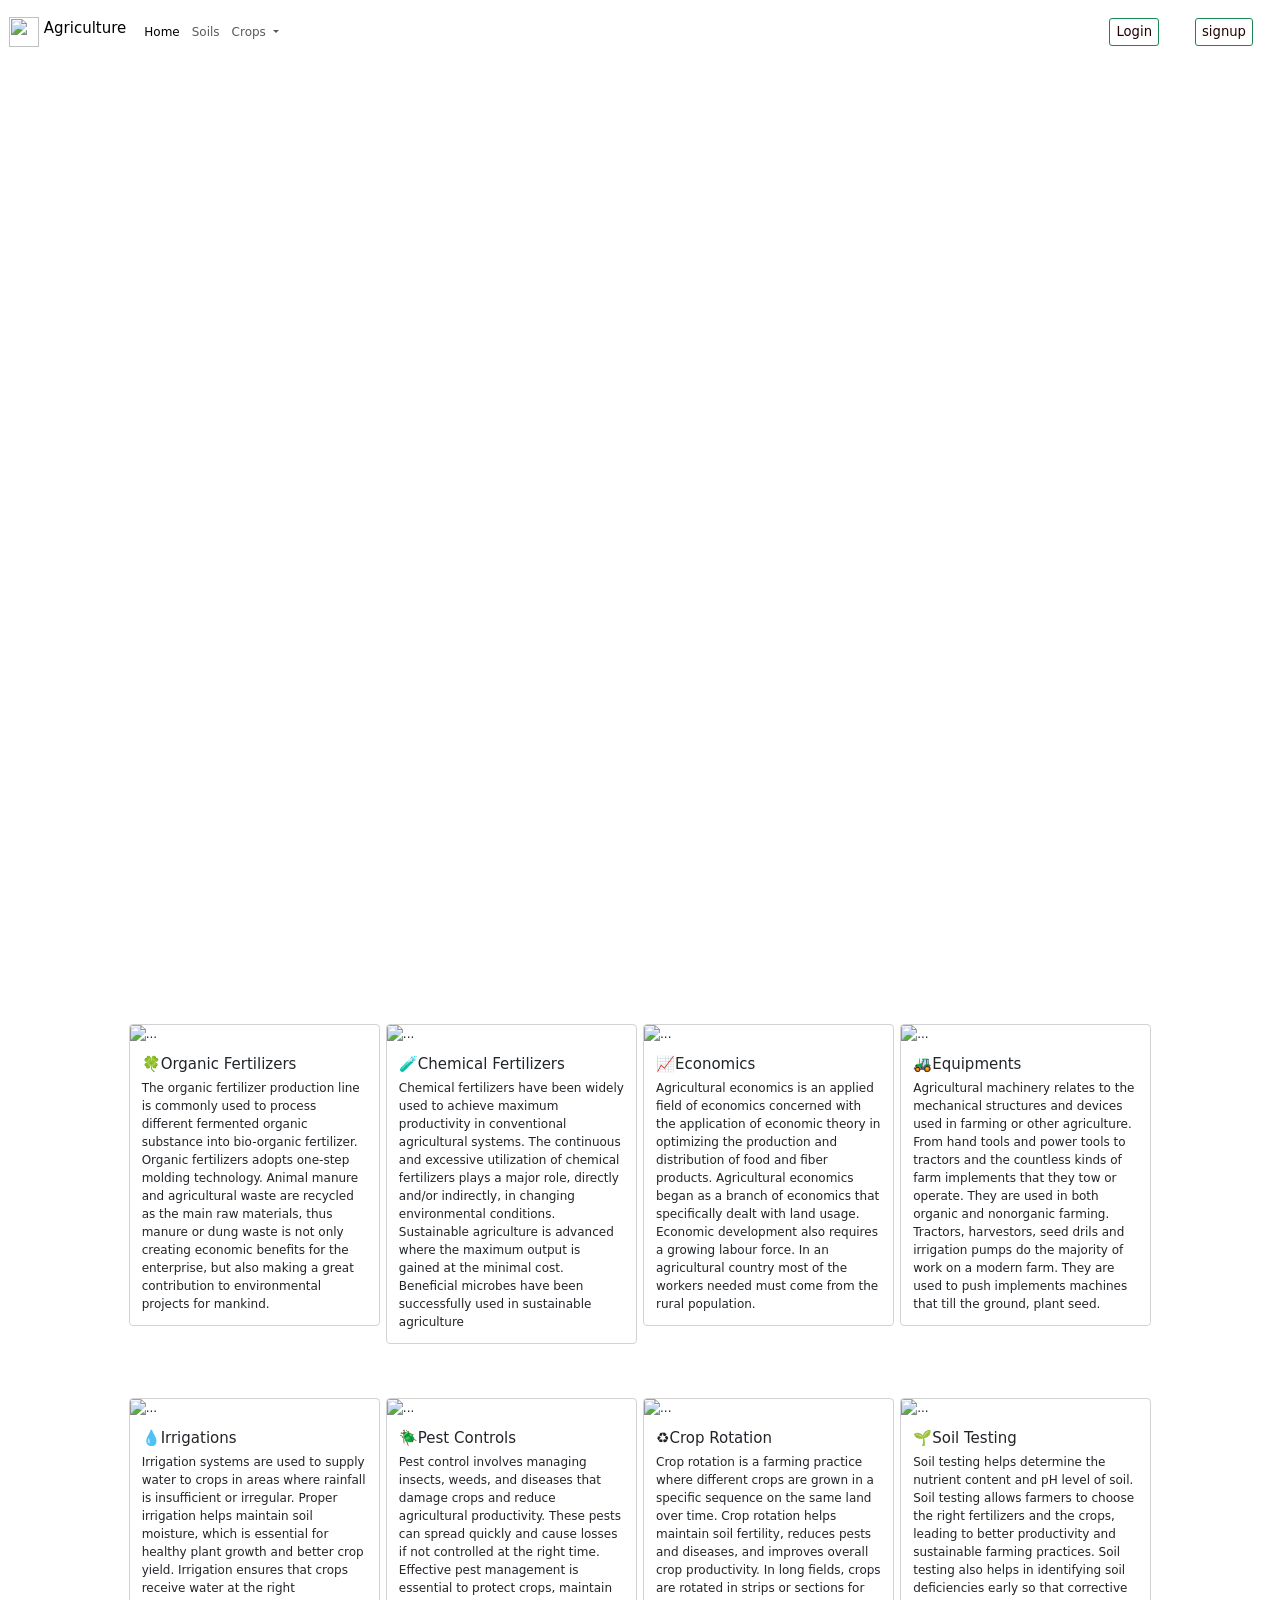
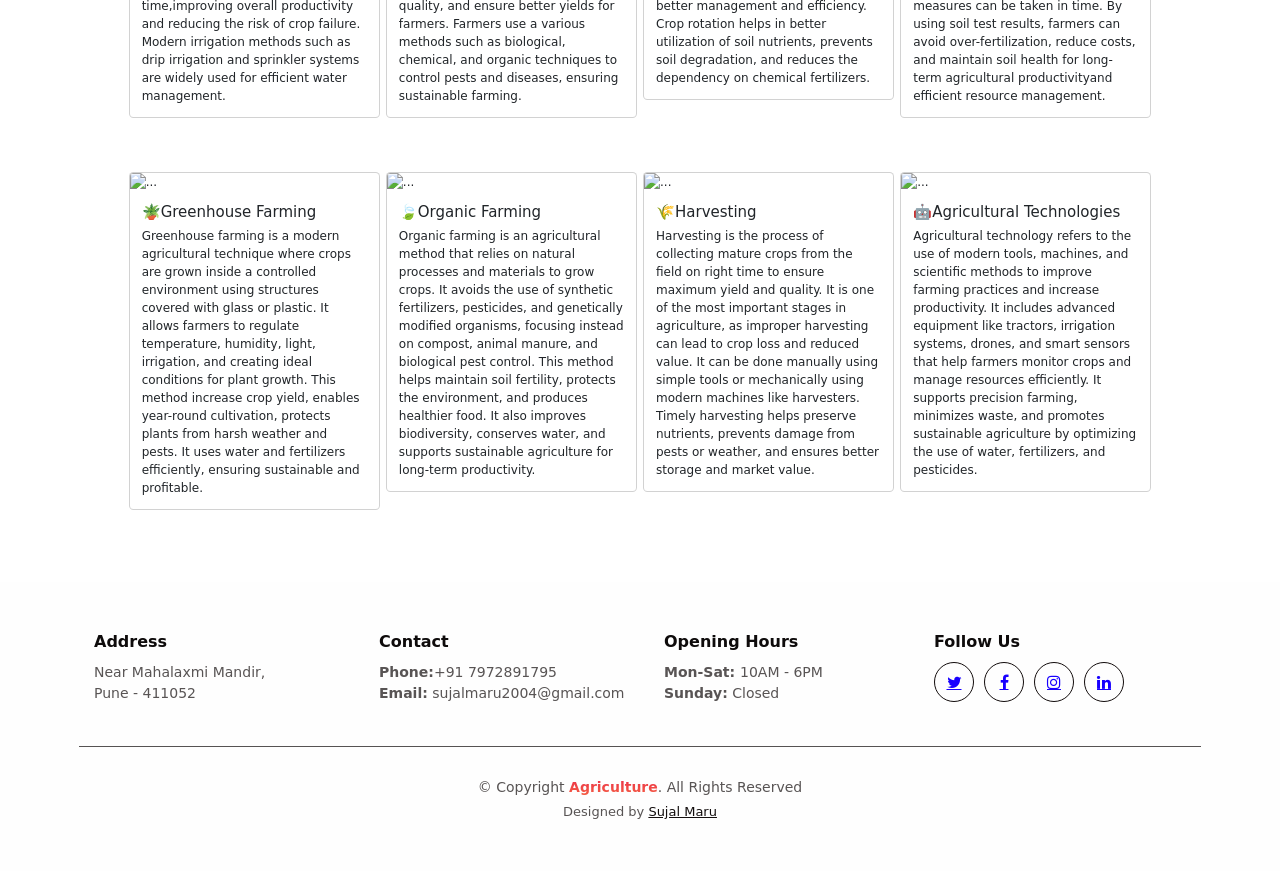
==== index.html @ 7d098d0b "Add files via upload" ====
<!doctype html>
<html lang="en">

<head>
  <!-- Required meta tags -->
  <meta charset="utf-8">
  <meta name="viewport" content="width=device-width, initial-scale=1">
  <link rel="stylesheet" href="home.css">
  <link rel="stylesheet" href="https://cdnjs.cloudflare.com/ajax/libs/font-awesome/4.7.0/css/font-awesome.min.css">


  <!-- Bootstrap CSS -->
  <link href="https://cdn.jsdelivr.net/npm/bootstrap@5.0.2/dist/css/bootstrap.min.css" rel="stylesheet" integrity="sha384-EVSTQN3/azprG1Anm3QDgpJLIm9Nao0Yz1ztcQTwFspd3yD65VohhpuuCOmLASjC" crossorigin="anonymous">
  <style>
    @import url('https://fonts.googleapis.com/css2?family=Fredoka+One&family=Merriweather&family=Montserrat&family=Nunito:wght@200;300;400;600;700&family=Readex+Pro&family=Sacramento&display=swap');
  </style>
  <title> Smart Agro Portal</title>
</head>
<body>
  <nav class="navbar navbar-expand-lg navbar-light bg-">
    <div class="container-fluid">
      <a class="navbar-brand" href="#">
        <img src="imgs/logo.jpg" width="30px" height="30px" class="d-inline-block align-top" alt="">
          Agriculture
      </a>
      <div class="collapse navbar-collapse" id="navbarSupportedContent">
        <ul class="navbar-nav me-auto mb-2 mb-lg-0">
          <li class="nav-item">
            <a class="nav-link active" aria-current="page" href="index.html">Home</a>
          </li>
          <li class="nav-item">
            <a class="nav-link" href="Soil.html">Soils</a>
          </li>
          <li class="nav-item dropdown">
            <a class="nav-link dropdown-toggle" href="" id="navbarDropdown" role="button"
              data-bs-toggle="dropdown" aria-expanded="false">
              Crops
            </a>
            <ul class="dropdown-menu" aria-labelledby="navbarDropdown">
              <li><a id="Sugarcane" class="dropdown-item" href="sugarcane.html">Sugarcane</a></li>
              <li><a id="Wheat" class="dropdown-item" href="wheat.html">Wheat</a></li>
              <li><a id="rice" class="dropdown-item" href="rice.html">Rice</a></li>
              <li><a id="cotton" class="dropdown-item" href="cotton.html">Cotton</a></li>
              <li><a id="maize" class="dropdown-item" href="maize.html">Maize</a></li>
              <li><a id="tea" class="dropdown-item" href="tea.html">Tea</a></li>
            </ul>
          </li>
        </ul>
        <form class="d-flex">
          <button id="login" class="btn btn-outline-success mx-4 btn-sm" type="submit">
            <a href="php/login.php">Login</a></button>
          <button id="signup" class="btn btn-outline-success mx-4 btn-sm" type="submit">
            <a href="php/register.php">signup</a></button>
        </form>
      </div>
    </div>
  </nav>
      <h1 id="heading"><span></span></h1>
      <!--img src="index.jpg" class="img-fluid"--> 
    </div>
    
    <div class="CSSgal">

      <!-- Don't wrap targets in parent -->
      <s id="s1"></s> 
      <s id="s2"></s>
      <s id="s3"></s>
    
      <div class="slider">
        <div style="background-image: url('imgs/image1.jpg');">
          <h2></h2>
        </div>
        <div style="background-image:url('imgs/image2.jpg');">
          <h2></h2>
        </div>
        <div style="background-image:url('imgs/image3.jpg');">
          <h2></h2>
        </div>
       
      </div>
      
      <div class="prevNext">
        <div><a href="#s1"></a><a href="#s2"></a></div>
        <div><a href="#s2"></a><a href="#s3"></a></div>
        <div><a href="#s3"></a><a href="#s1"></a></div>
        
      </div>
    
      <div class="bullets">
        <a href="#s1"></a>
        <a href="#s2"></a>
        <a href="#s3"></a>
        
      </div>
    
    </div>

<br>
<br>
<br>

 <div class="row row-cols-1 row-cols-md-5 justify-content-center g-2 hover-zoom">
   <div class="col">
     <div class="card">
       <img src="imgs/fertilizer.png" class="card-img-top"  alt="...">
       <div class="card-body">
         <h5 class="card-title">🍀Organic Fertilizers</h5>
         <p class="card-text">The organic fertilizer production line is commonly used to process 
          different fermented organic substance into bio-organic fertilizer. Organic fertilizers 
          adopts one-step molding technology. Animal manure and agricultural waste are recycled 
          as the main raw materials, thus manure or dung waste is not only creating economic benefits 
          for the enterprise, but also making a great contribution to environmental projects for mankind.</p>
       </div>
     </div>
   </div>
   <div class="col">
     <div class="card">
       <img src="imgs/chemical.png" class="card-img-top" alt="...">
       <div class="card-body">
         <h5 class="card-title">🧪Chemical Fertilizers</h5>
         <p class="card-text">Chemical fertilizers have been widely used to achieve maximum productivity 
          in conventional agricultural systems. The continuous and excessive utilization of chemical 
          fertilizers plays a major role, directly and/or indirectly, in changing environmental conditions.
          Sustainable agriculture is advanced where the maximum output is gained at the minimal cost. 
          Beneficial microbes have been successfully used in sustainable agriculture</p>
       </div>
     </div>
   </div>
   <div class="col">
     <div class="card">
       <img src="imgs/card3.jpg" class="card-img-top" alt="...">
       <div class="card-body">
         <h5 class="card-title">📈Economics</h5>
         <p class="card-text">Agricultural economics is an applied field of economics concerned with the 
          application of economic theory in optimizing the production and distribution of food and fiber 
          products. Agricultural economics began as a branch of economics that specifically dealt with 
          land usage. Economic development also requires a growing labour force. In an agricultural 
          country most of the workers needed must come from the rural population.</p>
       </div>
     </div>
   </div>
   <div class="col">
     <div class="card">
       <img src="imgs/card4.jpg" class="card-img-top" alt="...">
       <div class="card-body">
         <h5 class="card-title">🚜Equipments</h5>
         <p class="card-text">Agricultural machinery relates to the mechanical structures and devices used 
          in farming or other agriculture. From hand tools and power tools to tractors and the countless 
          kinds of farm implements that they tow or operate. They are used in both organic and 
          nonorganic farming. Tractors, harvestors, seed drils and irrigation pumps do the majority 
          of work on a modern farm. They are used to push implements machines that till the ground,
          plant seed.</p>
       </div>
     </div>
   </div>
 </div>

 <br>
 <br>
 <br>

  <div class="row row-cols-1 row-cols-md-5 justify-content-center g-2 hover-zoom">
    <div class="col">
      <div class="card">
        <img src="imgs/irrigation.jpg" class="card-img-top"  alt="...">
        <div class="card-body">
         <h5 class="card-title">💧Irrigations</h5>
         <p class="card-text">Irrigation systems are used to supply water to crops in areas 
          where rainfall is insufficient or irregular. Proper irrigation helps maintain soil moisture, 
          which is essential for healthy plant growth and better crop yield. Irrigation ensures that crops 
          receive water at the right time,improving overall productivity and reducing the risk of crop 
          failure. Modern irrigation methods such as drip irrigation and sprinkler systems are widely used 
          for efficient water management.</p>
        </div>
      </div>
    </div>
  <div class="col">
     <div class="card">
       <img src="imgs/pest control.jpg" class="card-img-top" alt="...">
       <div class="card-body">
         <h5 class="card-title">🪲Pest Controls</h5>
         <p class="card-text">Pest control involves managing insects, weeds, and diseases that damage 
          crops and reduce agricultural productivity. These pests can spread quickly and cause losses if 
          not controlled at the right time. Effective pest management is essential to protect crops, maintain 
          quality, and ensure better yields for farmers. Farmers use a various methods such as biological, 
          chemical, and organic techniques to control pests and diseases, ensuring sustainable farming. </p>
       </div>
     </div>
   </div>
  <div class="col">
     <div class="card">
       <img src="imgs/crop rotation.png" class="card-img-top" alt="...">
       <div class="card-body">
         <h5 class="card-title">♻️Crop Rotation</h5>
         <p class="card-text">Crop rotation is a farming practice where different crops are grown in a 
          specific sequence on the same land over time. Crop rotation helps maintain soil fertility, 
          reduces pests and diseases, and improves overall crop productivity. In long fields, crops 
          are rotated in strips or sections for better management and efficiency. Crop rotation helps in 
          better utilization of soil nutrients, prevents soil degradation, and reduces the dependency 
          on chemical fertilizers.</p>
       </div>
     </div>
   </div>
  <div class="col">
     <div class="card">
       <img src="imgs/soil testing.jpg" class="card-img-top" alt="...">
       <div class="card-body">
         <h5 class="card-title">🌱Soil Testing</h5>
         <p class="card-text">Soil testing helps determine the nutrient content and pH level of soil. 
          Soil testing allows farmers to choose the right fertilizers and the crops, leading to better 
          productivity and sustainable farming practices. Soil testing also helps in identifying soil 
          deficiencies early so that corrective measures can be taken in time. By using soil test results, 
          farmers can avoid over-fertilization, reduce costs, and maintain soil health for long-term 
          agricultural productivityand efficient resource management.</p>
       </div>
     </div>
   </div>
</div>


<br>
<br>
<br>

<div class="row row-cols-1 row-cols-md-5 justify-content-center g-2 hover-zoom">
  <div class="col">
     <div class="card">
       <img src="imgs/greenhouse.jpg" class="card-img-top"  alt="...">
       <div class="card-body">
         <h5 class="card-title">🪴Greenhouse Farming</h5>
         <p class="card-text">Greenhouse farming is a modern agricultural technique where crops are grown 
          inside a controlled environment using structures covered with glass or plastic. It allows farmers 
          to regulate temperature, humidity, light, irrigation, and creating ideal conditions for plant growth.
          This method increase crop yield, enables year-round cultivation, protects plants from harsh 
          weather and pests. It uses water and fertilizers efficiently, ensuring sustainable and profitable.</p>
       </div>
     </div>
   </div>
   <div class="col">
     <div class="card">
       <img src="imgs/organic.jpg" class="card-img-top"  alt="...">
       <div class="card-body">
         <h5 class="card-title">🍃Organic Farming</h5>
         <p class="card-text">Organic farming is an agricultural method that relies on natural processes 
          and materials to grow crops. It avoids the use of synthetic fertilizers, pesticides, and 
          genetically modified organisms, focusing instead on compost, animal manure, and biological pest 
          control. This method helps maintain soil fertility, protects the environment, and produces 
          healthier food. It also improves biodiversity, conserves water, and supports 
          sustainable agriculture for long-term productivity.</p>
       </div>
     </div>
   </div>
   <div class="col">
     <div class="card">
       <img src="imgs/harvesting.jpg" class="card-img-top"  alt="...">
       <div class="card-body">
         <h5 class="card-title">🌾Harvesting</h5>
         <p class="card-text">Harvesting is the process of collecting mature crops from the field on
          right time to ensure maximum yield and quality. It is one of the most important stages in 
          agriculture, as improper harvesting can lead to crop loss and reduced value. It can be 
          done manually using simple tools or mechanically using modern machines like harvesters. 
          Timely harvesting helps preserve nutrients, prevents damage from pests or weather, and ensures 
          better storage and market value.</p>
       </div>
     </div>
   </div>
   <div class="col">
     <div class="card">
       <img src="imgs/agrotech.jpg" class="card-img-top"  alt="...">
       <div class="card-body">
         <h5 class="card-title">🤖Agricultural Technologies</h5>
         <p class="card-text">Agricultural technology refers to the use of modern tools, machines, and 
          scientific methods to improve farming practices and increase productivity. It includes advanced 
          equipment like tractors, irrigation systems, drones, and smart sensors that help farmers monitor 
          crops and manage resources efficiently. It supports precision farming, minimizes waste, and promotes sustainable agriculture by 
          optimizing the use of water, fertilizers, and pesticides.</p>
       </div>
     </div>
   </div>
</div>

<br>
<br>
<br>
<br>

 <footer id="footer" class="footer">

   <div class="container">
     <div class="row gy-3">
       <div class="col-lg-3 col-md-6 d-flex">
         <i class="bi bi-geo-alt icon"></i>
         <div>
           <h4>Address</h4>
           <p>
             Near Mahalaxmi Mandir,
             <br>Pune - 411052<br>
           </p>
         </div>

       </div>

       <div class="col-lg-3 col-md-6 footer-links d-flex">
         <i class="bi bi-telephone icon"></i>
         <div>
           <h4>Contact</h4>
           <p>
             <strong>Phone:</strong>+91 7972891795<br>
             <strong>Email:</strong> sujalmaru2004@gmail.com<br>
           </p>
         </div>
       </div>

       <div class="col-lg-3 col-md-6 footer-links d-flex">
         <i class="bi bi-clock icon"></i>
         <div>
           <h4>Opening Hours</h4>
           <p>
             <strong>Mon-Sat: </strong>10AM - 6PM<br>
             <strong>Sunday:</strong>  Closed
           </p>
         </div>
       </div>

       <div class="col-lg-3 col-md-6 footer-links">
         <h4>Follow Us</h4>
         <div class="social-links d-flex">
           <a href="#" class="twitter"><i class="fa fa-twitter"></i></a>
           <a href="#" class="facebook"><i class="fa fa-facebook"></i></a>
           <a href="#" class="instagram"><i class="fa fa-instagram"></i></a>
           <a href="#" class="linkedin"><i class="fa fa-linkedin"></i></a>
         </div>
       </div>

     </div>
   </div>

   <div class="container">
     <div class="copyright">
       &copy; Copyright <strong><span>Agriculture</span></strong>. All Rights Reserved
     </div>
     <div class="credits">
       <!-- All the links in the footer should remain intact. -->
       <!-- You can delete the links only if you purchased the pro version. -->
       <!-- Licensing information: https://bootstrapmade.com/license/ -->
       <!-- Purchase the pro version with working PHP/AJAX contact form: https://bootstrapmade.com/yummy-bootstrap-restaurant-website-template/ -->
       Designed by <a href="https://bootstrapmade.com/">Sujal Maru</a>
     </div>
   </div>

 </footer>

 <script src="https://cdn.jsdelivr.net/npm/@popperjs/core@2.9.2/dist/umd/popper.min.js" integrity="sha384-IQsoLXl5PILFhosVNubq5LC7Qb9DXgDA9i+tQ8Zj3iwWAwPtgFTxbJ8NT4GN1R8p" crossorigin="anonymous"></script>
   <script src="https://cdn.jsdelivr.net/npm/bootstrap@5.0.2/dist/js/bootstrap.min.js" integrity="sha384-cVKIPhGWiC2Al4u+LWgxfKTRIcfu0JTxR+EQDz/bgldoEyl4H0zUF0QKbrJ0EcQF" crossorigin="anonymous"></script>



</body>

</html>
---- home.css ----
*{
    margin: 0;
    padding: 0;
}

body{
    /* background-image: url("imgs/background/bghome.png"); */
    background-size:cover;
    background-position: center;
    background-repeat:no-repeat;
}
#heading{
    color: rgb(22, 15, 15);
    position: relative;
    top: 20px;
    font-family: 'Fredoka One', cursive;

}
nav{
  background-color:white;
}
span{
    background: -webkit-linear-gradient(#eb3349, #f45c43);
    -webkit-background-clip: text;
    -webkit-text-fill-color: transparent;
}
#login a{
    text-decoration: none;
    font-size: 1.1rem;
    color: rgb(32, 3, 3);
}
#signup a{
    text-decoration: none;
    font-size: 1.1rem;
    color: rgb(32, 3, 3);
}

.main-container{
    position: absolute;
    top: 10rem;
}
.main-container ul{
    margin: 2rem;
    color: white;
    font-size: 1.3rem;
    font-family: 'Fredoka One', cursive;
}
.btn-container{
    font-family: 'Fredoka One', cursive;
    color: white;
    position: absolute;
    top: 21rem;
    left: 1.8rem;
}
.btn-sm{
    background-color: rgb(244, 242, 248);
    padding: 0.25rem 1.5rem;
    margin: 1rem;
    border-radius: 0.4rem;
    cursor: pointer;
}
.btn-sm a{
    text-decoration: none;
    color: azure;
    font-size: 1.5rem;
}
.btn-sm:hover{
    background-color:whitesmoke;
}
.btn-sm:hover a{
    color: blue;
}

@media (max-width:1350px){
    html{
        font-size: 75%;
    }
}
@media (max-width:1200px){
    html{
        font-size: 55%;
    }
}
.page-footer font-small indigo{
    min-height:100vh; display:flex; flex-direction:column; justify-content:space-between; 
}
@import url('https://fonts.googleapis.com/css2?family=Poppins:wght@300;400;500;600;700&display=swap');

  /*slideshow css*/
  * {box-sizing: border-box}
body {font-family: Verdana, sans-serif; margin:0}
.mySlides {display: none}
img {vertical-align: middle;}

/* Slideshow container */
.slideshow-container {
  max-width: 1000px;
  position: relative;
  margin: auto;
}

/* Next & previous buttons */
.prev, .next {
  cursor: pointer;
  position: absolute;
  top: 50%;
  width: auto;
  padding: 16px;
  margin-top: -22px;
  color: white;
  font-weight: bold;
  font-size: 18px;
  transition: 0.6s ease;
  border-radius: 0 3px 3px 0;
  user-select: none;
}

/* Position the "next button" to the right */
.next {
  right: 0;
  border-radius: 3px 0 0 3px;
}

/* On hover, add a black background color with a little bit see-through */
.prev:hover, .next:hover {
  background-color: rgba(0,0,0,0.8);
}

/* Caption text */
.text {
  color: #f2f2f2;
  font-size: 15px;
  padding: 8px 12px;
  position: absolute;
  bottom: 8px;
  width: 100%;
  text-align: center;
}

/* Number text (1/3 etc) */
.numbertext {
  color: #f2f2f2;
  font-size: 12px;
  padding: 8px 12px;
  position: absolute;
  top: 0;
}

/* The dots/bullets/indicators */
.dot {
  cursor: pointer;
  height: 15px;
  width: 15px;
  margin: 0 2px;

  border-radius: 50%;
  display: inline-block;
  transition: 0.6s ease;
}



/* Fading animation */
.fade {
  animation-name: fade;
  animation-duration: 1.5s;
}

@keyframes fade {
  from {opacity: .4} 
  to {opacity: 1}
}

/* On smaller screens, decrease text size */
@media only screen and (max-width: 300px) {
  .prev, .next,.text {font-size: 11px}
}
*{box-sizing: border-box; -webkit-box-sizing: border-box; }
html, body { height: 100%; }
body { margin: 0; font: 16px/1.3 sans-serif; }

/*
PURE RESPONSIVE CSS3 SLIDESHOW GALLERY by Roko C. buljan
http://stackoverflow.com/a/34696029/383904
*/

.CSSgal {
	position: relative;
	overflow: hidden;
	height: 100%; /* Or set a fixed height */
}

/* SLIDER */

.CSSgal .slider {
	height: 100%;
	white-space: nowrap;
	font-size: 0;
	transition: 0.8s;
  padding-top: 0px;
}

/* SLIDES */

.CSSgal .slider > * {
	font-size: 1rem;
	display: inline-block;
	white-space: normal;
	vertical-align: top;
	height: 100%;
	width: 100%;
	background: none 50% no-repeat;
	background-size: cover;
}

/* PREV/NEXT, CONTAINERS & ANCHORS */

.CSSgal .prevNext {
	position: absolute;
	z-index: 1;
	top: 50%;
	width: 100%;
	height: 0;
}

.CSSgal .prevNext > div+div {
	visibility: hidden; /* Hide all but first P/N container */
}

.CSSgal .prevNext a {
	
	position: absolute;
	width:       60px;
	height:      60px;
	line-height: 60px; /* If you want to place numbers */
	text-align: center;
	opacity: 0.7;
	-webkit-transition: 0.3s;
					transition: 0.3s;
	-webkit-transform: translateY(-50%);
					transform: translateY(-50%);
	left: 0;
}
.CSSgal .prevNext a:hover {
	opacity: 1;
}
.CSSgal .prevNext a+a {
	left: auto;
	right: 0;
}

/* NAVIGATION */

.CSSgal .bullets {
	position: absolute;
	z-index: 2;
	bottom: 0;
	padding: 10px 0;
	width: 100%;
	text-align: center;
}
.CSSgal .bullets > a {
	display: ;
	width:       30px;
	height:      30px;
	line-height: 30px;
	text-decoration: none;
	text-align: center;
	background: rgba(255, 255, 255, 1);
	-webkit-transition: 0.3s;
					transition: 0.3s;
}
.CSSgal .bullets > a+a {
	background: rgba(255, 255, 255, 0.5); /* Dim all but first */
}
.CSSgal .bullets > a:hover {
	background: rgba(255, 255, 255, 0.7) !important;
}

/* NAVIGATION BUTTONS */
/* ALL: */
.CSSgal >s:target ~ .bullets >* {      background: rgba(255, 255, 255, 0.5);}
/* ACTIVE */
#s1:target ~ .bullets >*:nth-child(1) {background: rgba(255, 255, 255,   1);}
#s2:target ~ .bullets >*:nth-child(2) {background: rgba(255, 255, 255,   1);}
#s3:target ~ .bullets >*:nth-child(3) {background: rgba(255, 255, 255,   1);}

/* More slides? Add here more rules */

/* PREV/NEXT CONTAINERS VISIBILITY */
/* ALL: */
.CSSgal >s:target ~ .prevNext >* {      visibility: hidden;}
/* ACTIVE: */
#s1:target ~ .prevNext >*:nth-child(1) {visibility: visible;}
#s2:target ~ .prevNext >*:nth-child(2) {visibility: visible;}
#s3:target ~ .prevNext >*:nth-child(3) {visibility: visible;}

/* More slides? Add here more rules */

/* SLIDER ANIMATION POSITIONS */

#s1:target ~ .slider {transform: translateX(   0%); -webkit-transform: translateX(   0%);}
#s2:target ~ .slider {transform: translateX(-100%); -webkit-transform: translateX(-100%);}
#s3:target ~ .slider {transform: translateX(-200%); -webkit-transform: translateX(-200%);}

/* More slides? Add here more rules */


/* YOU'RE THE DESIGNER! 
   ____________________
   All above was mainly to get it working :)
   CSSgal CUSTOM STYLES / OVERRIDES HERE: */

.CSSgal{
	color: #fff;	
	text-align: center;
}
.CSSgal .slider h2 {
	margin-top: 40vh;
	font-weight: 200;
	letter-spacing: -0.06em;
	word-spacing: 0.2em;
	font-size: 3em;
}
.CSSgal a {
	border-radius: 50%;
	margin: 0 3px;
	color: rgba(0,0,0,0.8);
	text-decoration: none;
}


.footer {
  font-size: 14px;
  background-color: #fefefe;
  padding: 50px 0;
  color: rgba(17, 12, 12, 0.7);
}

.footer .icon {
  margin-right: 15px;
  font-size: 24px;
  line-height: 0;
}

.footer h4 {
  font-size: 16px;
  font-weight: bold;
  position: relative;
  padding-bottom: 5px;
  color: #0e0b0b;
}

.footer .footer-links {
  margin-bottom: 30px;
}

.footer .footer-links ul {
  list-style: none;
  padding: 0;
  margin: 0;
}

.footer .footer-links ul li {
  padding: 10px 0;
  display: flex;
  align-items: center;
}

.footer .footer-links ul li:first-child {
  padding-top: 0;
}

.footer .footer-links ul a {
  color: rgba(23, 17, 17, 0.6);
  transition: 0.3s;
  display: inline-block;
  line-height: 1;
}

.footer .footer-links ul a:hover {
  color: #151111;
}

.footer .social-links a {
  display: flex;
  align-items: center;
  justify-content: center;
  width: 40px;
  height: 40px;
  border-radius: 50%;
  border: 1px solid rgb(17, 11, 11);
  font-size: 16px;
  color: #1800ff;
  margin-right: 10px;
  transition: 0.3s;
}

.footer .social-links a:hover {
  color: #e7d8d8;
  border-color: #f4efef;
}

.footer .copyright {
  text-align: center;
  padding-top: 30px;
  border-top: 1px solid ;
}

.footer .credits {
  padding-top: 4px;
  text-align: center;
  font-size: 13px;
}

.footer .credits a {
  color: #130e0e;
}
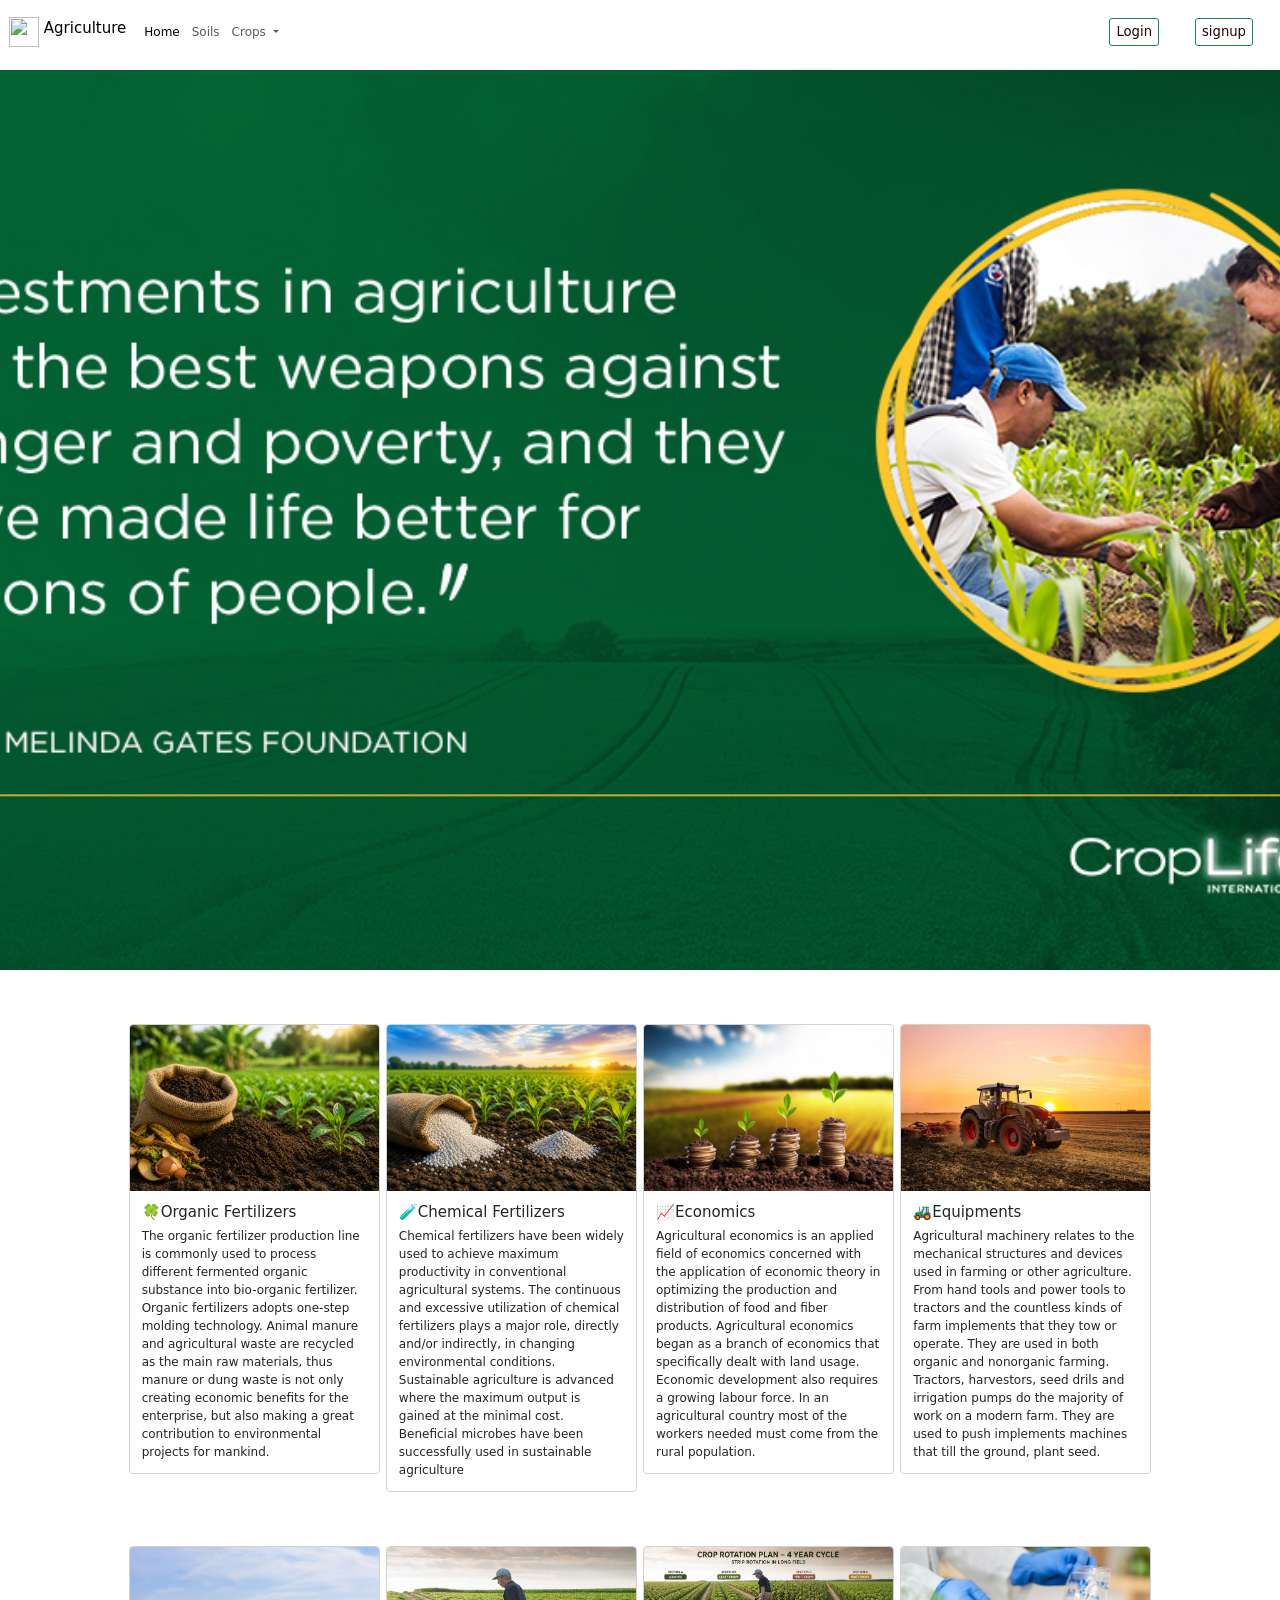
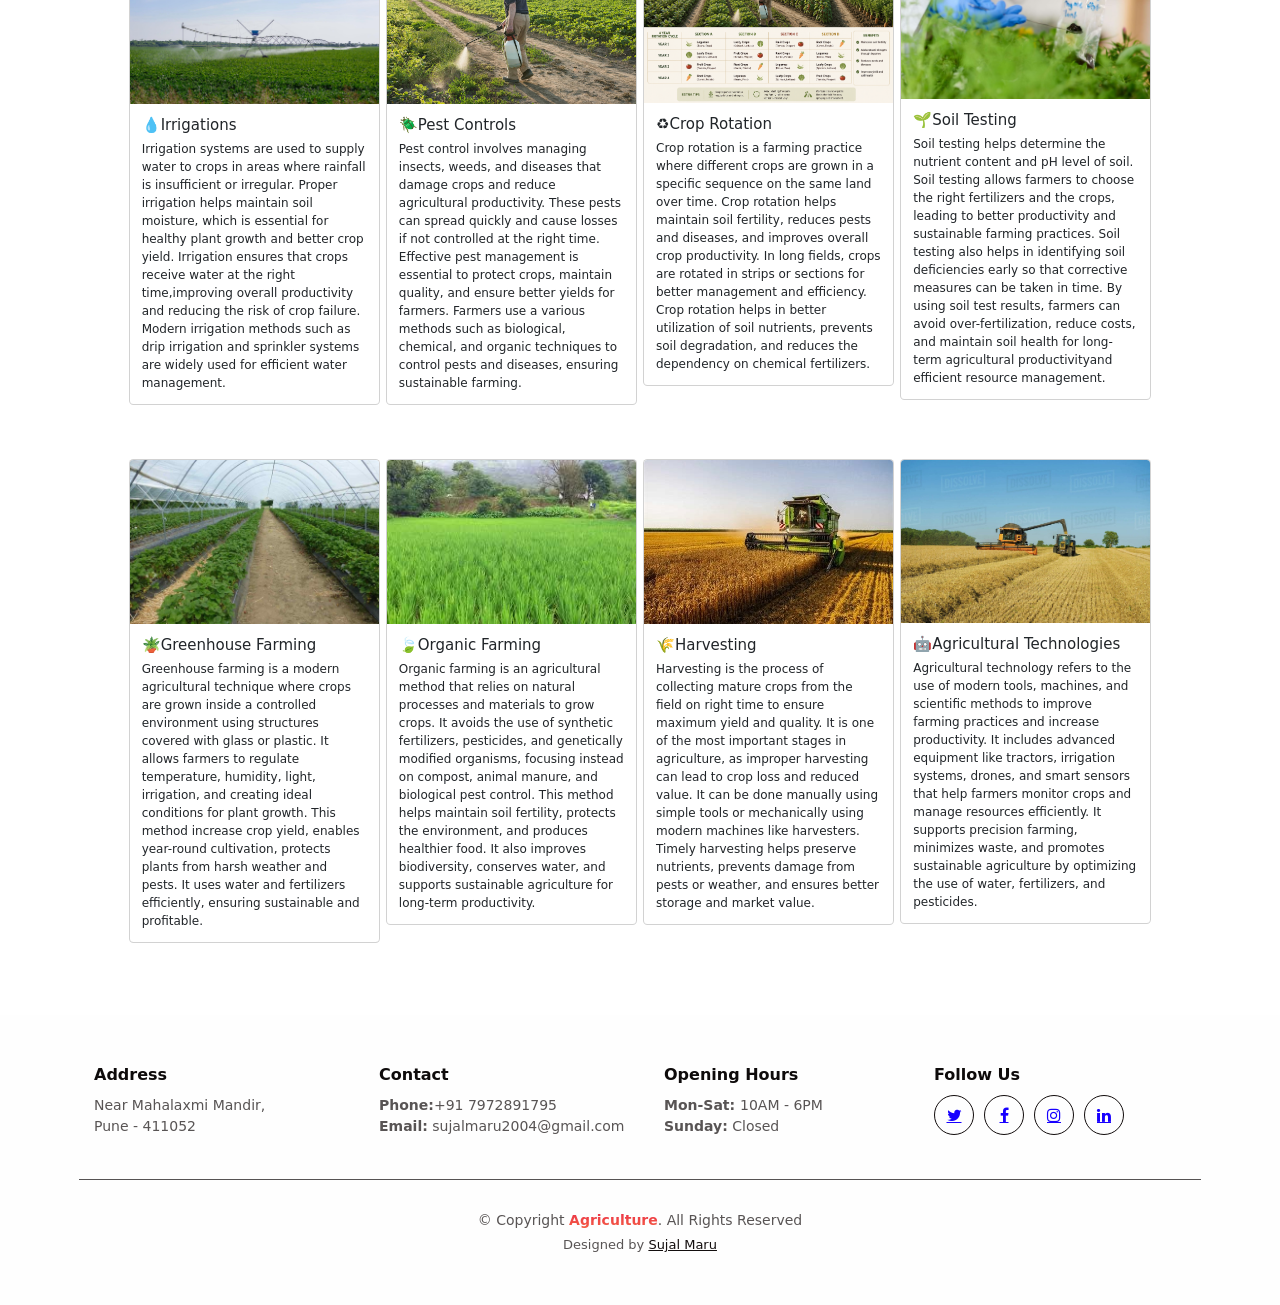
==== commit aba24349: "Update index.html" ====
--- a/index.html
+++ b/index.html
@@ -20,7 +20,7 @@
   <nav class="navbar navbar-expand-lg navbar-light bg-">
     <div class="container-fluid">
       <a class="navbar-brand" href="#">
-        <img src="imgs/logo.jpg" width="30px" height="30px" class="d-inline-block align-top" alt="">
+        <img src="Image/logo.png" width="30px" height="30px" class="d-inline-block align-top" alt="">
           Agriculture
       </a>
       <div class="collapse navbar-collapse" id="navbarSupportedContent">
@@ -67,13 +67,13 @@
       <s id="s3"></s>
     
       <div class="slider">
-        <div style="background-image: url('imgs/image1.jpg');">
+        <div style="background-image: url('Image/image1.jpg');">
           <h2></h2>
         </div>
-        <div style="background-image:url('imgs/image2.jpg');">
+        <div style="background-image:url('Image/image2.jpg');">
           <h2></h2>
         </div>
-        <div style="background-image:url('imgs/image3.jpg');">
+        <div style="background-image:url('Image/image3.jpg');">
           <h2></h2>
         </div>
        
@@ -102,7 +102,7 @@
  <div class="row row-cols-1 row-cols-md-5 justify-content-center g-2 hover-zoom">
    <div class="col">
      <div class="card">
-       <img src="imgs/fertilizer.png" class="card-img-top"  alt="...">
+       <img src="Image/fertilizer.png" class="card-img-top"  alt="...">
        <div class="card-body">
          <h5 class="card-title">🍀Organic Fertilizers</h5>
          <p class="card-text">The organic fertilizer production line is commonly used to process 
@@ -115,7 +115,7 @@
    </div>
    <div class="col">
      <div class="card">
-       <img src="imgs/chemical.png" class="card-img-top" alt="...">
+       <img src="Image/chemical.png" class="card-img-top" alt="...">
        <div class="card-body">
          <h5 class="card-title">🧪Chemical Fertilizers</h5>
          <p class="card-text">Chemical fertilizers have been widely used to achieve maximum productivity 
@@ -128,7 +128,7 @@
    </div>
    <div class="col">
      <div class="card">
-       <img src="imgs/card3.jpg" class="card-img-top" alt="...">
+       <img src="Image/card3.jpg" class="card-img-top" alt="...">
        <div class="card-body">
          <h5 class="card-title">📈Economics</h5>
          <p class="card-text">Agricultural economics is an applied field of economics concerned with the 
@@ -141,7 +141,7 @@
    </div>
    <div class="col">
      <div class="card">
-       <img src="imgs/card4.jpg" class="card-img-top" alt="...">
+       <img src="Image/card4.jpg" class="card-img-top" alt="...">
        <div class="card-body">
          <h5 class="card-title">🚜Equipments</h5>
          <p class="card-text">Agricultural machinery relates to the mechanical structures and devices used 
@@ -162,7 +162,7 @@
   <div class="row row-cols-1 row-cols-md-5 justify-content-center g-2 hover-zoom">
     <div class="col">
       <div class="card">
-        <img src="imgs/irrigation.jpg" class="card-img-top"  alt="...">
+        <img src="Image/irrigation.jpg" class="card-img-top"  alt="...">
         <div class="card-body">
          <h5 class="card-title">💧Irrigations</h5>
          <p class="card-text">Irrigation systems are used to supply water to crops in areas 
@@ -176,7 +176,7 @@
     </div>
   <div class="col">
      <div class="card">
-       <img src="imgs/pest control.jpg" class="card-img-top" alt="...">
+       <img src="Image/pest control.jpg" class="card-img-top" alt="...">
        <div class="card-body">
          <h5 class="card-title">🪲Pest Controls</h5>
          <p class="card-text">Pest control involves managing insects, weeds, and diseases that damage 
@@ -189,7 +189,7 @@
    </div>
   <div class="col">
      <div class="card">
-       <img src="imgs/crop rotation.png" class="card-img-top" alt="...">
+       <img src="Image/crop rotation.png" class="card-img-top" alt="...">
        <div class="card-body">
          <h5 class="card-title">♻️Crop Rotation</h5>
          <p class="card-text">Crop rotation is a farming practice where different crops are grown in a 
@@ -203,7 +203,7 @@
    </div>
   <div class="col">
      <div class="card">
-       <img src="imgs/soil testing.jpg" class="card-img-top" alt="...">
+       <img src="Image/soil testing.jpg" class="card-img-top" alt="...">
        <div class="card-body">
          <h5 class="card-title">🌱Soil Testing</h5>
          <p class="card-text">Soil testing helps determine the nutrient content and pH level of soil. 
@@ -225,7 +225,7 @@
 <div class="row row-cols-1 row-cols-md-5 justify-content-center g-2 hover-zoom">
   <div class="col">
      <div class="card">
-       <img src="imgs/greenhouse.jpg" class="card-img-top"  alt="...">
+       <img src="Image/greenhouse.jpg" class="card-img-top"  alt="...">
        <div class="card-body">
          <h5 class="card-title">🪴Greenhouse Farming</h5>
          <p class="card-text">Greenhouse farming is a modern agricultural technique where crops are grown 
@@ -238,7 +238,7 @@
    </div>
    <div class="col">
      <div class="card">
-       <img src="imgs/organic.jpg" class="card-img-top"  alt="...">
+       <img src="Image/organic.jpg" class="card-img-top"  alt="...">
        <div class="card-body">
          <h5 class="card-title">🍃Organic Farming</h5>
          <p class="card-text">Organic farming is an agricultural method that relies on natural processes 
@@ -252,7 +252,7 @@
    </div>
    <div class="col">
      <div class="card">
-       <img src="imgs/harvesting.jpg" class="card-img-top"  alt="...">
+       <img src="Image/harvesting.jpg" class="card-img-top"  alt="...">
        <div class="card-body">
          <h5 class="card-title">🌾Harvesting</h5>
          <p class="card-text">Harvesting is the process of collecting mature crops from the field on
@@ -266,7 +266,7 @@
    </div>
    <div class="col">
      <div class="card">
-       <img src="imgs/agrotech.jpg" class="card-img-top"  alt="...">
+       <img src="Image/agrotech.jpg" class="card-img-top"  alt="...">
        <div class="card-body">
          <h5 class="card-title">🤖Agricultural Technologies</h5>
          <p class="card-text">Agricultural technology refers to the use of modern tools, machines, and 
@@ -357,4 +357,4 @@
 
 </body>
 
-</html>+</html>
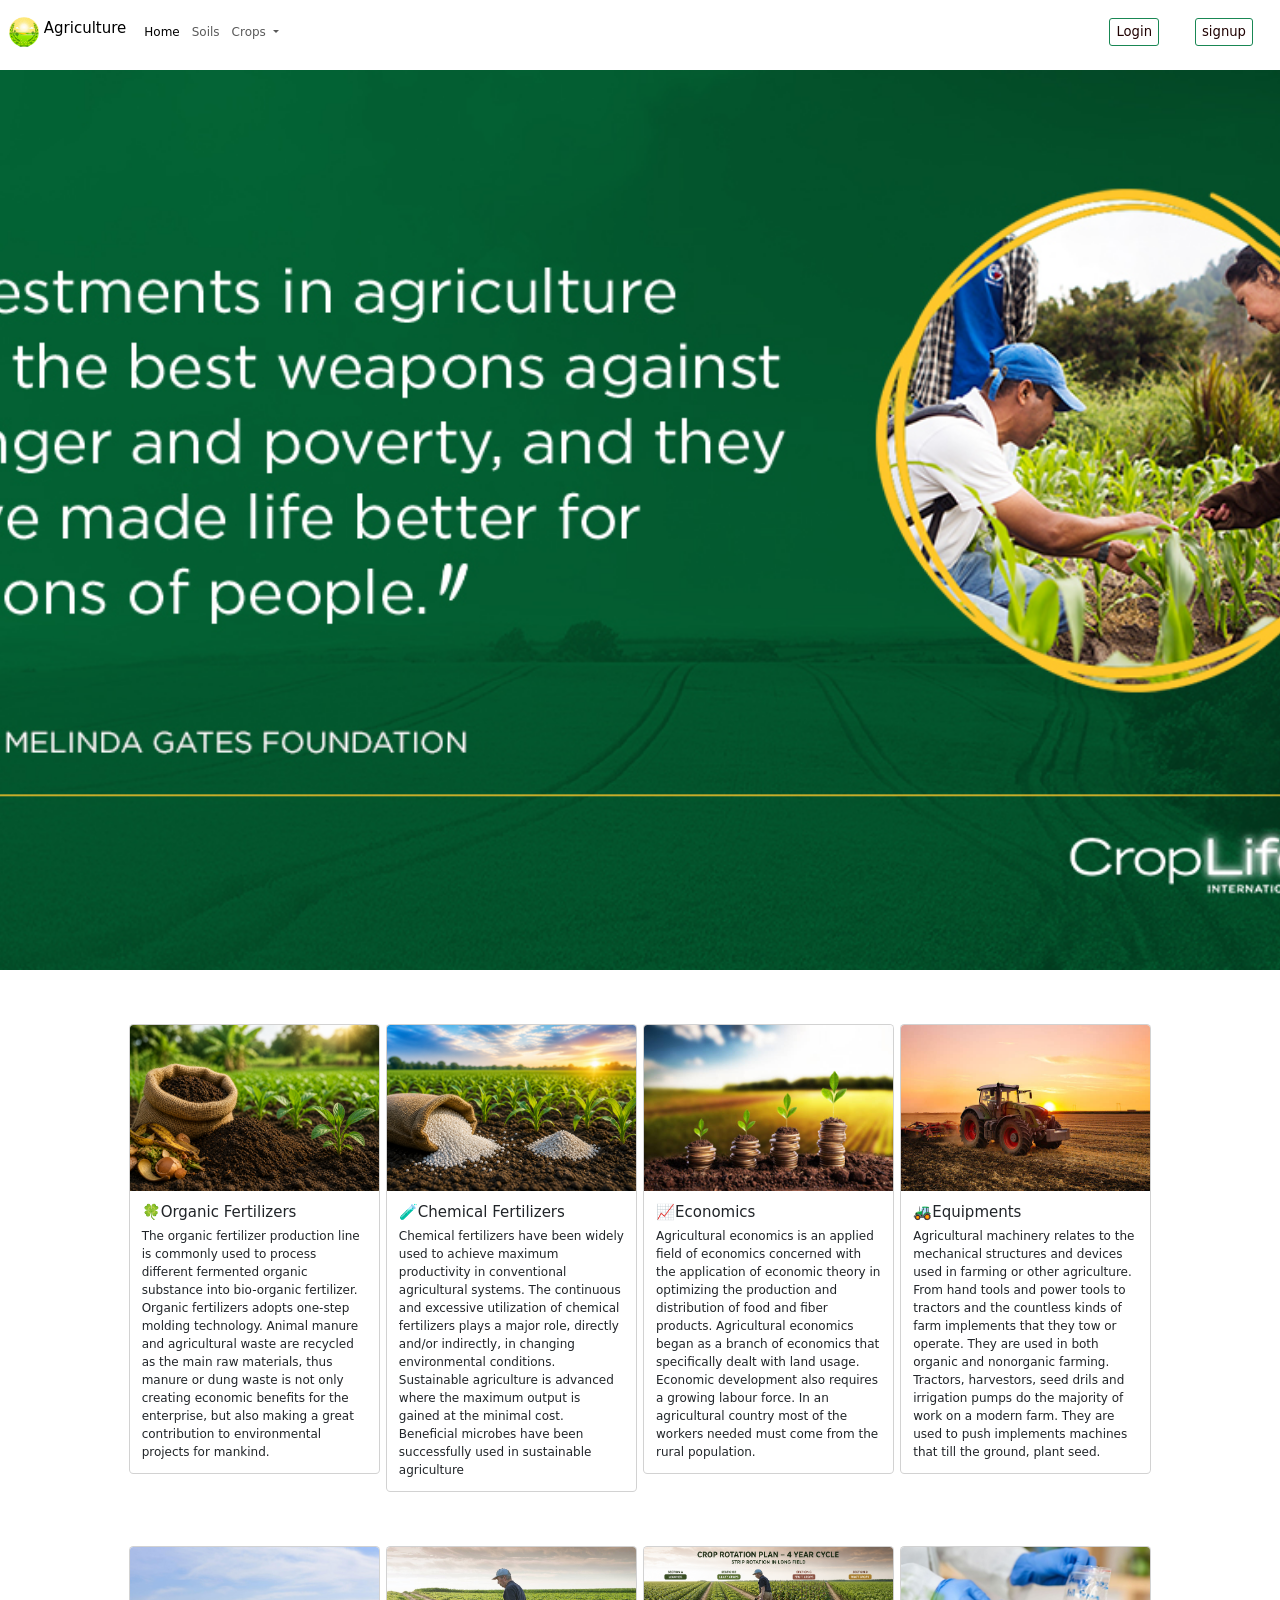
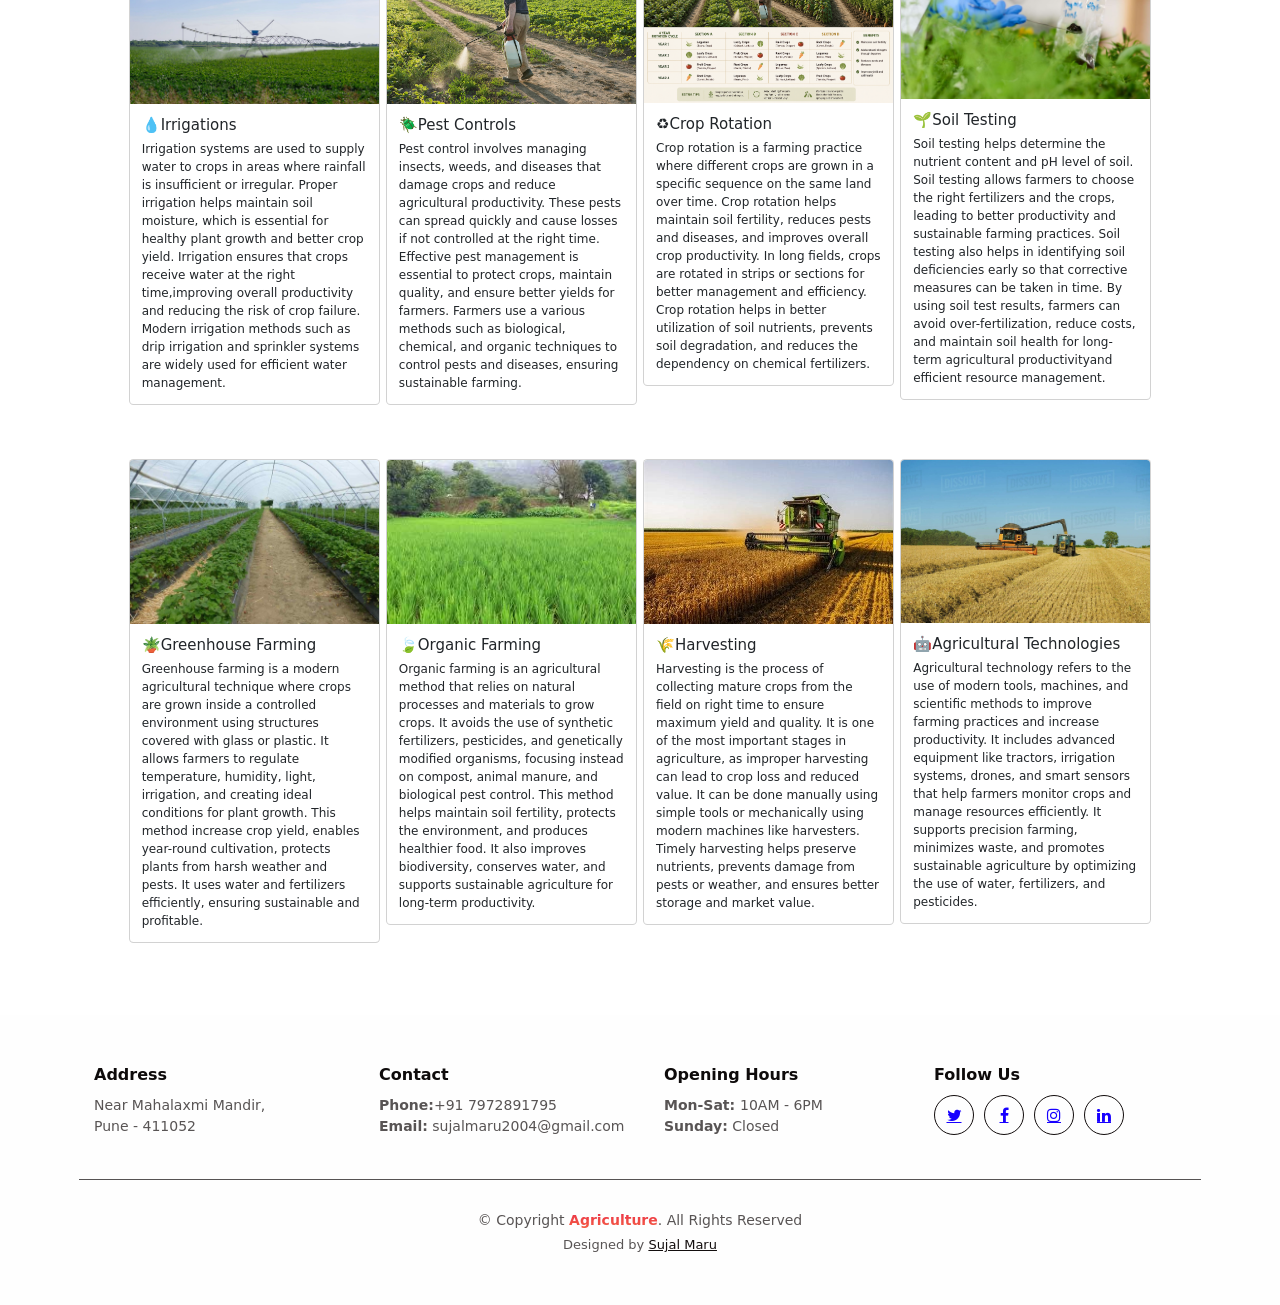
==== commit 05b148cc: "Update index.html" ====
--- a/index.html
+++ b/index.html
@@ -20,7 +20,7 @@
   <nav class="navbar navbar-expand-lg navbar-light bg-">
     <div class="container-fluid">
       <a class="navbar-brand" href="#">
-        <img src="Image/logo.png" width="30px" height="30px" class="d-inline-block align-top" alt="">
+        <img src="Image/logo.jpg" width="30px" height="30px" class="d-inline-block align-top" alt="">
           Agriculture
       </a>
       <div class="collapse navbar-collapse" id="navbarSupportedContent">
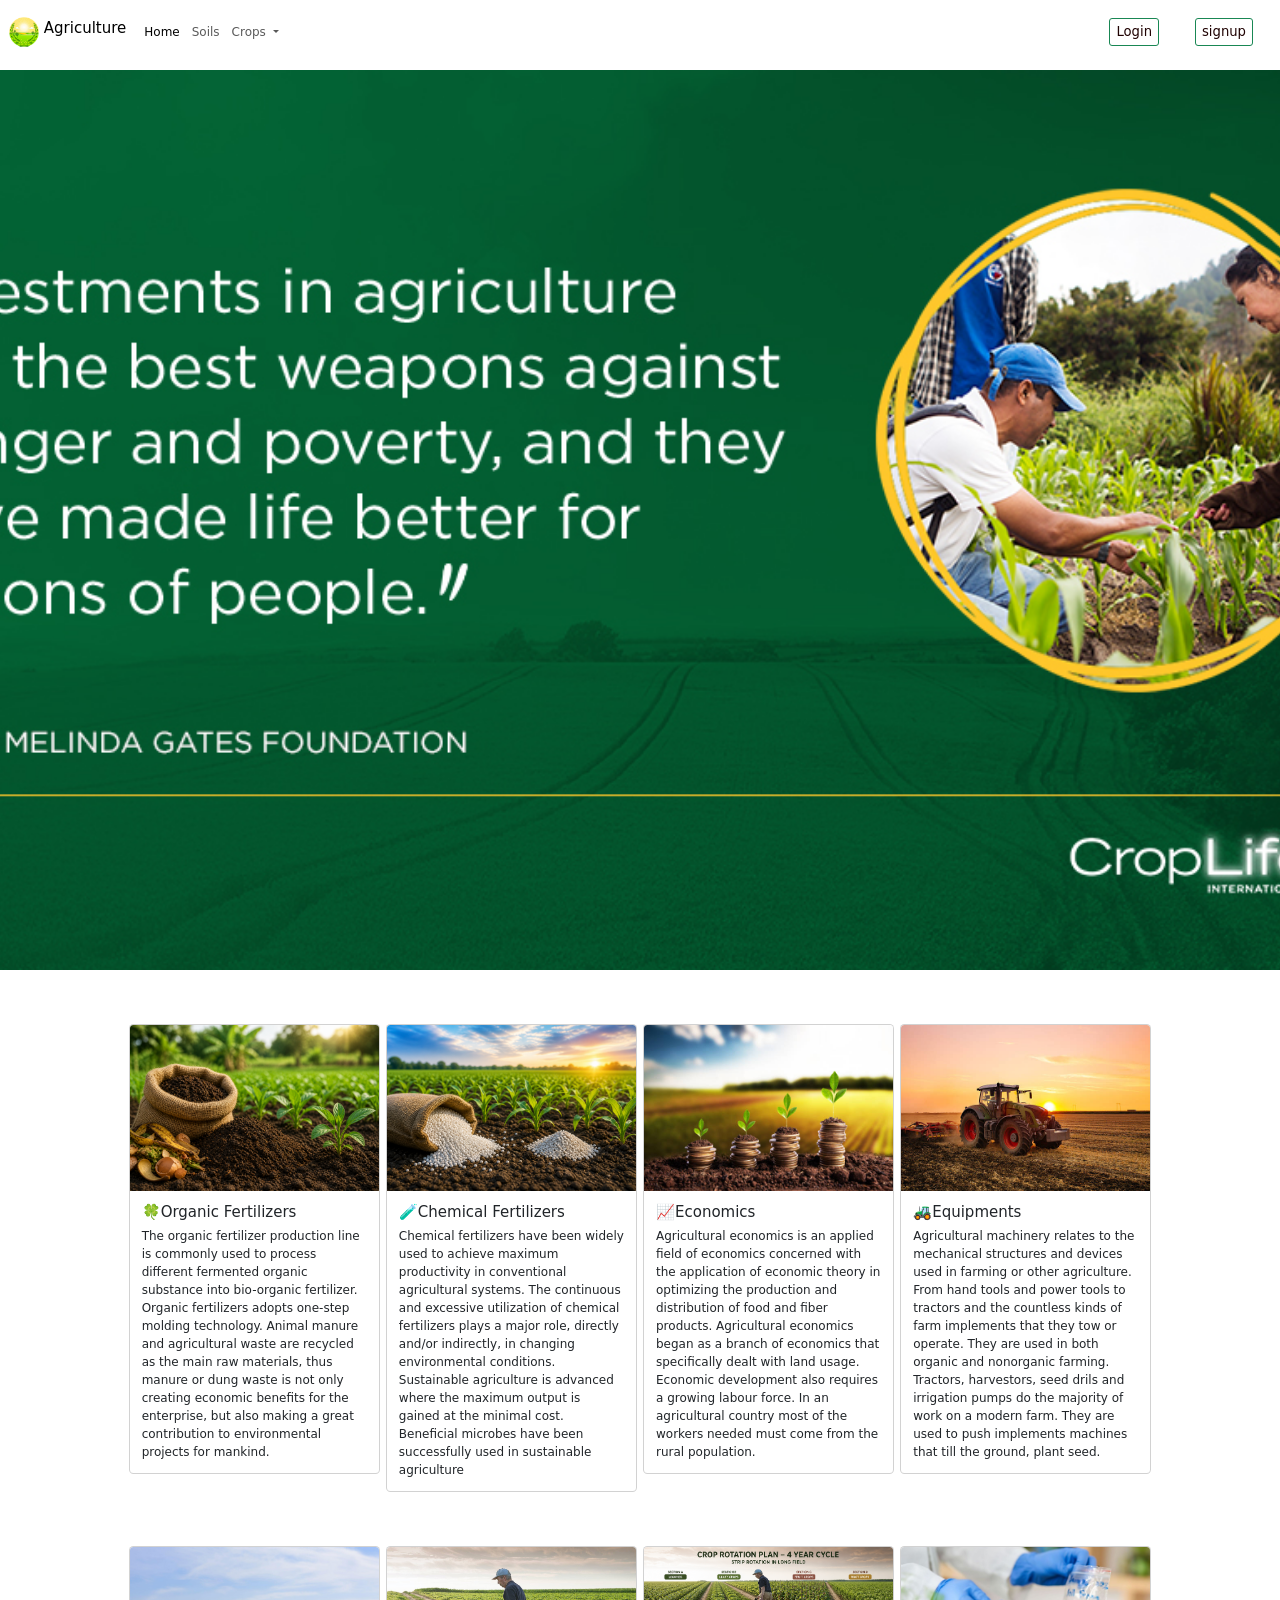
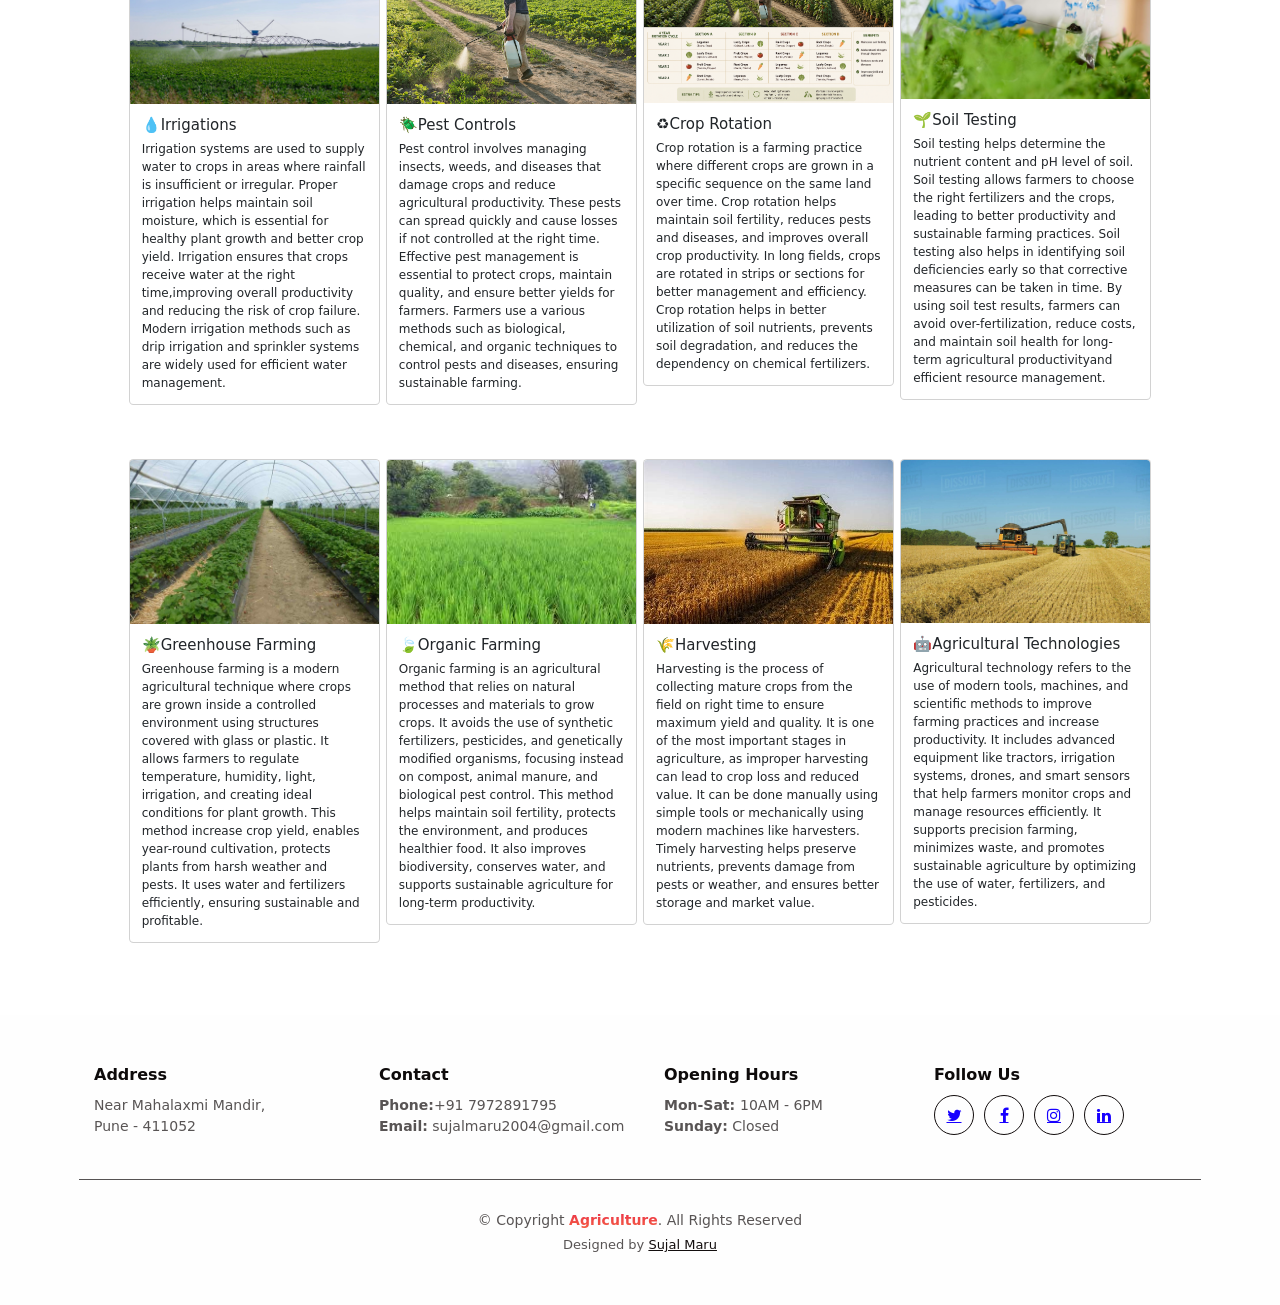
==== commit ac40ee5f: "Update index.html" ====
--- a/index.html
+++ b/index.html
@@ -20,7 +20,7 @@
   <nav class="navbar navbar-expand-lg navbar-light bg-">
     <div class="container-fluid">
       <a class="navbar-brand" href="#">
-        <img src="Image/logo.jpg" width="30px" height="30px" class="d-inline-block align-top" alt="">
+        <img src="Image/agrilogo.png" width="30px" height="30px" class="d-inline-block align-top" alt="">
           Agriculture
       </a>
       <div class="collapse navbar-collapse" id="navbarSupportedContent">
